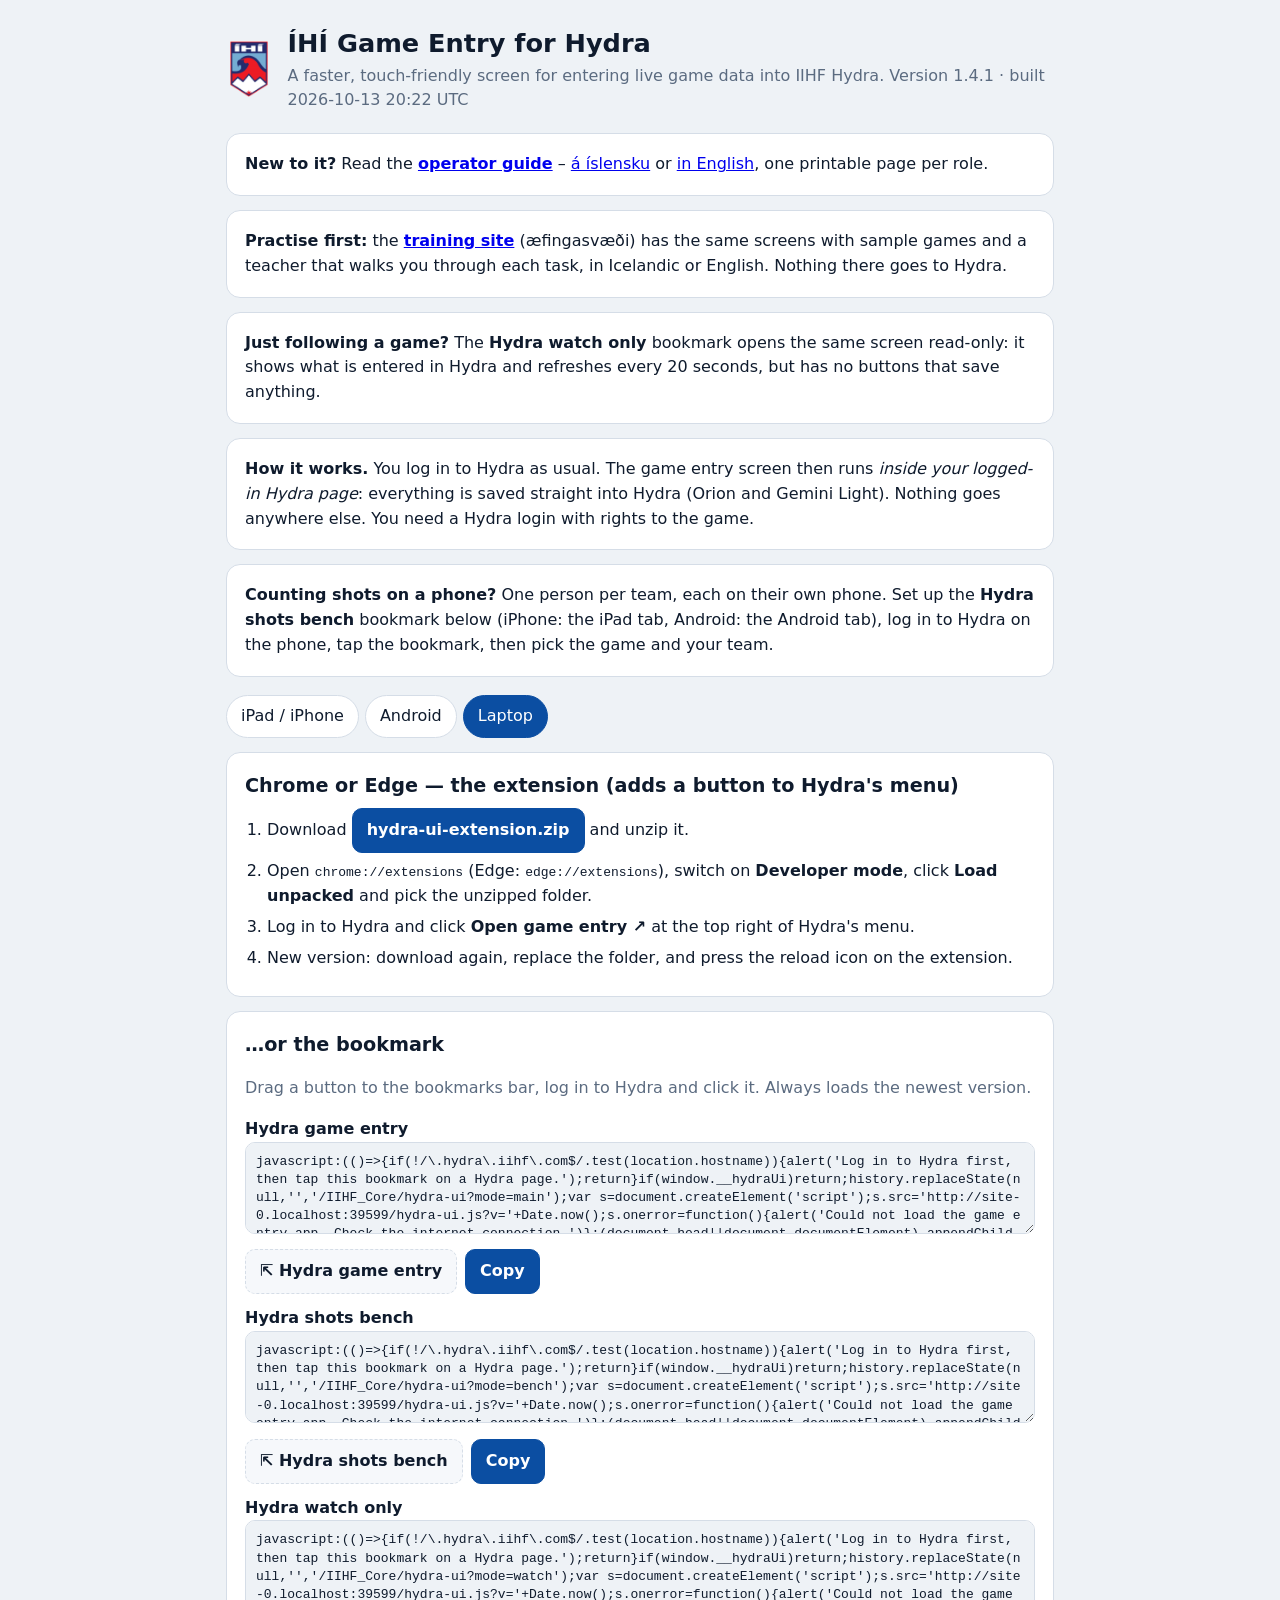
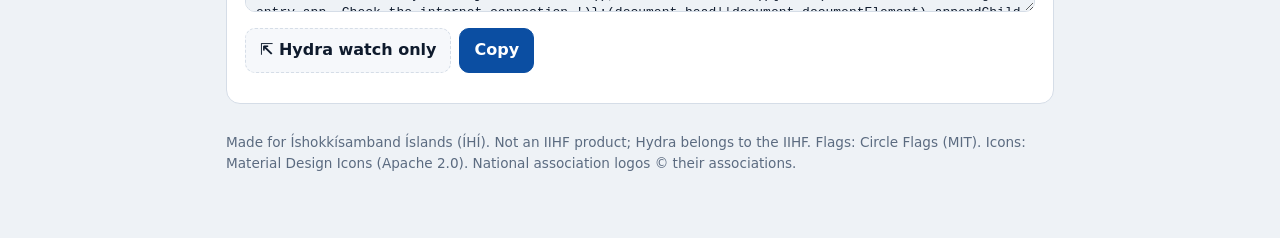
==== index.html @ b8232476 "Release 1.4.1 (2026-10-13 20:22 UTC)" ====
<!doctype html>
<html lang="en">
<head>
<meta charset="utf-8">
<meta name="viewport" content="width=device-width, initial-scale=1">
<title>ÍHÍ Game Entry</title>
<meta name="description" content="Install ÍHÍ's game entry screen for IIHF Hydra on a laptop, iPad or Android tablet.">
<link rel="icon" href="ihi.png">
<style>
  :root {
    --bg: #eef2f6; --surface: #fff; --surface-2: #f6f8fb; --border: #d5dde7; --text: #0f1b2d; --muted: #5b6b80;
    --accent: #0b4ea2; --accent-ink: #fff; --ok: #138a47; --warn: #b45309; --code: #0f1b2d; --code-bg: #eef2f6;
  }
  @media (prefers-color-scheme: dark) {
    :root:not([data-theme="light"]) {
      --bg: #0b111a; --surface: #131c28; --surface-2: #1a2533; --border: #2a3748; --text: #e8eef6; --muted: #94a3b8;
      --accent: #4c8dff; --accent-ink: #0b111a; --ok: #39c477; --warn: #f5a524; --code: #e8eef6; --code-bg: #0b111a;
    }
  }
  * { box-sizing: border-box; }
  body { margin: 0; background: var(--bg); color: var(--text); font: 16px/1.55 system-ui, -apple-system, "Segoe UI", sans-serif; }
  main { max-width: 860px; margin: 0 auto; padding: 24px 16px 64px; }
  header { display: flex; gap: 16px; align-items: center; margin-bottom: 20px; }
  header img { width: 56px; height: 56px; object-fit: contain; }
  h1 { font-size: 1.6em; margin: 0; }
  h2 { font-size: 1.2em; margin: 0 0 8px; }
  .muted { color: var(--muted); }
  .card { background: var(--surface); border: 1px solid var(--border); border-radius: 14px; padding: 18px; margin: 14px 0; }
  .tabs { display: flex; gap: 6px; flex-wrap: wrap; margin: 18px 0 4px; }
  .tabs button { font: inherit; padding: 8px 14px; border-radius: 999px; border: 1px solid var(--border); background: var(--surface); color: var(--text); cursor: pointer; }
  .tabs button[aria-selected="true"] { background: var(--accent); color: var(--accent-ink); border-color: var(--accent); }
  ol { padding-left: 22px; margin: 8px 0; }
  li { margin: 6px 0; }
  code, textarea { font: 13px/1.4 ui-monospace, SFMono-Regular, Menlo, monospace; }
  textarea { width: 100%; height: 92px; padding: 10px; border-radius: 10px; border: 1px solid var(--border); background: var(--code-bg); color: var(--code); resize: vertical; word-break: break-all; }
  .row { display: flex; gap: 8px; flex-wrap: wrap; align-items: center; margin: 8px 0; }
  .btn { display: inline-flex; align-items: center; gap: 6px; font: inherit; font-weight: 600; padding: 9px 14px; border-radius: 10px; border: 1px solid var(--border); background: var(--surface-2); color: var(--text); text-decoration: none; cursor: pointer; }
  .btn.primary { background: var(--accent); color: var(--accent-ink); border-color: var(--accent); }
  .drag { border-style: dashed; }
  .note { border-left: 4px solid var(--warn); padding: 8px 12px; background: var(--surface-2); border-radius: 8px; margin: 10px 0; }
  .ok { color: var(--ok); font-weight: 700; }
  footer { margin-top: 28px; font-size: 0.85em; }
  [hidden] { display: none !important; }
</style>
</head>
<body>
<main>
  <header>
    <img src="ihi.png" alt="ÍHÍ">
    <div>
      <h1>ÍHÍ Game Entry for Hydra</h1>
      <div class="muted">A faster, touch-friendly screen for entering live game data into IIHF Hydra. Version 1.4.1 · built 2026-10-13 20:22 UTC</div>
    </div>
  </header>

  <div class="card">
    <b>New to it?</b> Read the <a href="guide.html"><b>operator guide</b></a> – <a href="guide.html?lang=is">á íslensku</a> or <a href="guide.html?lang=en">in English</a>, one printable page per role.
  </div>

  <div class="card">
    <b>Practise first:</b> the <a href="training/"><b>training site</b></a> (æfingasvæði) has the same screens with sample games and a
    teacher that walks you through each task, in Icelandic or English. Nothing there goes to Hydra.
  </div>

  <div class="card">
    <b>Just following a game?</b> The <b>Hydra watch only</b> bookmark opens the same screen read-only: it shows what is
    entered in Hydra and refreshes every 20 seconds, but has no buttons that save anything.
  </div>

  <div class="card">
    <b>How it works.</b> You log in to Hydra as usual. The game entry screen then runs <i>inside your logged-in Hydra page</i>:
    everything is saved straight into Hydra (Orion and Gemini Light). Nothing goes anywhere else. You need a Hydra login with
    rights to the game.
  </div>

  <div class="card">
    <b>Counting shots on a phone?</b> One person per team, each on their own phone. Set up the <b>Hydra shots bench</b> bookmark below
    (iPhone: the iPad tab, Android: the Android tab), log in to Hydra on the phone, tap the bookmark, then pick the game and your team.
  </div>

  <div class="tabs" role="tablist">
    <button role="tab" aria-selected="true" data-tab="ipad">iPad / iPhone</button>
    <button role="tab" aria-selected="false" data-tab="android">Android</button>
    <button role="tab" aria-selected="false" data-tab="laptop">Laptop</button>
  </div>

  <section data-panel="ipad">
    <div class="card">
      <h2>Option 1 — Userscripts app (recommended: works like an app icon)</h2>
      <ol>
        <li>Install the free <b>Userscripts</b> app from the App Store, open it once and pick a folder for scripts.</li>
        <li>In Settings → Safari → Extensions, turn <b>Userscripts</b> on and allow it on <code>ihi.hydra.iihf.com</code> (or "All websites").</li>
        <li>In Safari, open <a href="hydra-ui.user.js">hydra-ui.user.js</a>, tap the <b>Userscripts</b> icon in the address bar and choose <b>Install</b>.</li>
        <li>Log in to Hydra, then open <code>https://ihi.hydra.iihf.com/IIHF_Core/hydra-ui</code>. Tap Share → <b>Add to Home Screen</b> for an icon.
          The shots bench is <code>…/IIHF_Core/hydra-ui?mode=bench</code>.</li>
      </ol>
    </div>
    <div class="card">
      <h2>Option 2 — a bookmark (no app needed)</h2>
      <ol>
        <li>Copy the bookmark code below (<b>Copy</b> button).</li>
        <li>In Safari, bookmark any page (Share → Add Bookmark), name it <b>Hydra game entry</b>, save it in Favourites.</li>
        <li>Edit that bookmark (Bookmarks → Edit), delete its address and paste the copied code.</li>
        <li>Log in to Hydra, then tap the bookmark. Do the same with the second code for the shots bench (on a phone you only need that one).</li>
      </ol>
      <div data-bookmarklets></div>
    </div>
  </section>

  <section data-panel="android" hidden>
    <div class="card">
      <h2>Chrome — a bookmark</h2>
      <ol>
        <li>Copy the bookmark code below.</li>
        <li>In Chrome, bookmark any page (☆), then edit the bookmark: name <b>Hydra game entry</b>, paste the code as the URL.</li>
        <li>Log in to Hydra. To start: type <b>Hydra game entry</b> in the address bar and tap the bookmark in the suggestions.</li>
      </ol>
      <div data-bookmarklets></div>
    </div>
    <div class="card">
      <h2>Firefox — Tampermonkey (opens by itself)</h2>
      <ol>
        <li>Install Firefox for Android, then the <b>Tampermonkey</b> add-on.</li>
        <li>Open <a href="hydra-ui.user.js">hydra-ui.user.js</a> and install it in Tampermonkey.</li>
        <li>Log in to Hydra and open <code>https://ihi.hydra.iihf.com/IIHF_Core/hydra-ui</code> (bench: add <code>?mode=bench</code>).</li>
      </ol>
      <div class="note">Kiwi Browser is no longer maintained (discontinued January 2025), so it gets no security fixes. Please use Chrome or Firefox instead.</div>
    </div>
  </section>

  <section data-panel="laptop" hidden>
    <div class="card">
      <h2>Chrome or Edge — the extension (adds a button to Hydra's menu)</h2>
      <ol>
        <li>Download <a class="btn primary" href="hydra-ui-extension.zip" download>hydra-ui-extension.zip</a> and unzip it.</li>
        <li>Open <code>chrome://extensions</code> (Edge: <code>edge://extensions</code>), switch on <b>Developer mode</b>, click <b>Load unpacked</b> and pick the unzipped folder.</li>
        <li>Log in to Hydra and click <b>Open game entry ↗</b> at the top right of Hydra's menu.</li>
        <li>New version: download again, replace the folder, and press the reload icon on the extension.</li>
      </ol>
    </div>
    <div class="card">
      <h2>…or the bookmark</h2>
      <p class="muted">Drag a button to the bookmarks bar, log in to Hydra and click it. Always loads the newest version.</p>
      <div data-bookmarklets data-drag></div>
    </div>
  </section>

  <footer class="muted">
    Made for Íshokkísamband Íslands (ÍHÍ). Not an IIHF product; Hydra belongs to the IIHF. Flags: Circle Flags (MIT). Icons: Material Design Icons (Apache 2.0).
    National association logos © their associations.
  </footer>
</main>
<script>
  const BASE = new URL('.', location.href).href;
  const code = (mode) =>
    "javascript:(()=>{if(!/\\.hydra\\.iihf\\.com$/.test(location.hostname)){alert('Log in to Hydra first, then tap this bookmark on a Hydra page.');return}" +
    "if(window.__hydraUi)return;history.replaceState(null,'','/IIHF_Core/hydra-ui" + (mode ? '?mode=' + mode : '') + "');" +
    "var s=document.createElement('script');s.src='" + BASE + "hydra-ui.js?v='+Date.now();" +
    "s.onerror=function(){alert('Could not load the game entry app. Check the internet connection.')};" +
    "(document.head||document.documentElement).appendChild(s)})()";
  const items = [
    ['Hydra game entry', code('main')],
    ['Hydra shots bench', code('bench')],
    ['Hydra watch only', code('watch')],
  ];
  for (const box of document.querySelectorAll('[data-bookmarklets]')) {
    for (const [name, js] of items) {
      const wrap = document.createElement('div');
      wrap.style.margin = '12px 0';
      wrap.innerHTML = '<b></b><textarea readonly></textarea><div class="row"><button class="btn primary" type="button">Copy</button><span class="ok" hidden>Copied</span></div>';
      wrap.querySelector('b').textContent = name;
      const ta = wrap.querySelector('textarea');
      ta.value = js;
      const done = wrap.querySelector('.ok');
      wrap.querySelector('button').onclick = async () => {
        try { await navigator.clipboard.writeText(js); } catch { ta.select(); document.execCommand('copy'); }
        done.hidden = false; setTimeout(() => (done.hidden = true), 2000);
      };
      if (box.hasAttribute('data-drag')) {
        const a = document.createElement('a');
        a.className = 'btn drag'; a.href = js; a.textContent = '⇱ ' + name; a.title = 'Drag me to the bookmarks bar';
        a.onclick = (e) => { e.preventDefault(); alert('Drag this button to your bookmarks bar, then use it on a Hydra page.'); };
        wrap.querySelector('.row').prepend(a);
      }
      box.appendChild(wrap);
    }
  }
  const pick = (t) => {
    for (const b of document.querySelectorAll('[role=tab]')) b.setAttribute('aria-selected', String(b.dataset.tab === t));
    for (const p of document.querySelectorAll('[data-panel]')) p.hidden = p.dataset.panel !== t;
  };
  for (const b of document.querySelectorAll('[role=tab]')) b.onclick = () => pick(b.dataset.tab);
  const ua = navigator.userAgent;
  pick(/Android/i.test(ua) ? 'android' : /iPad|iPhone|Macintosh/.test(ua) && 'ontouchend' in document ? 'ipad' : 'laptop');
</script>
</body>
</html>
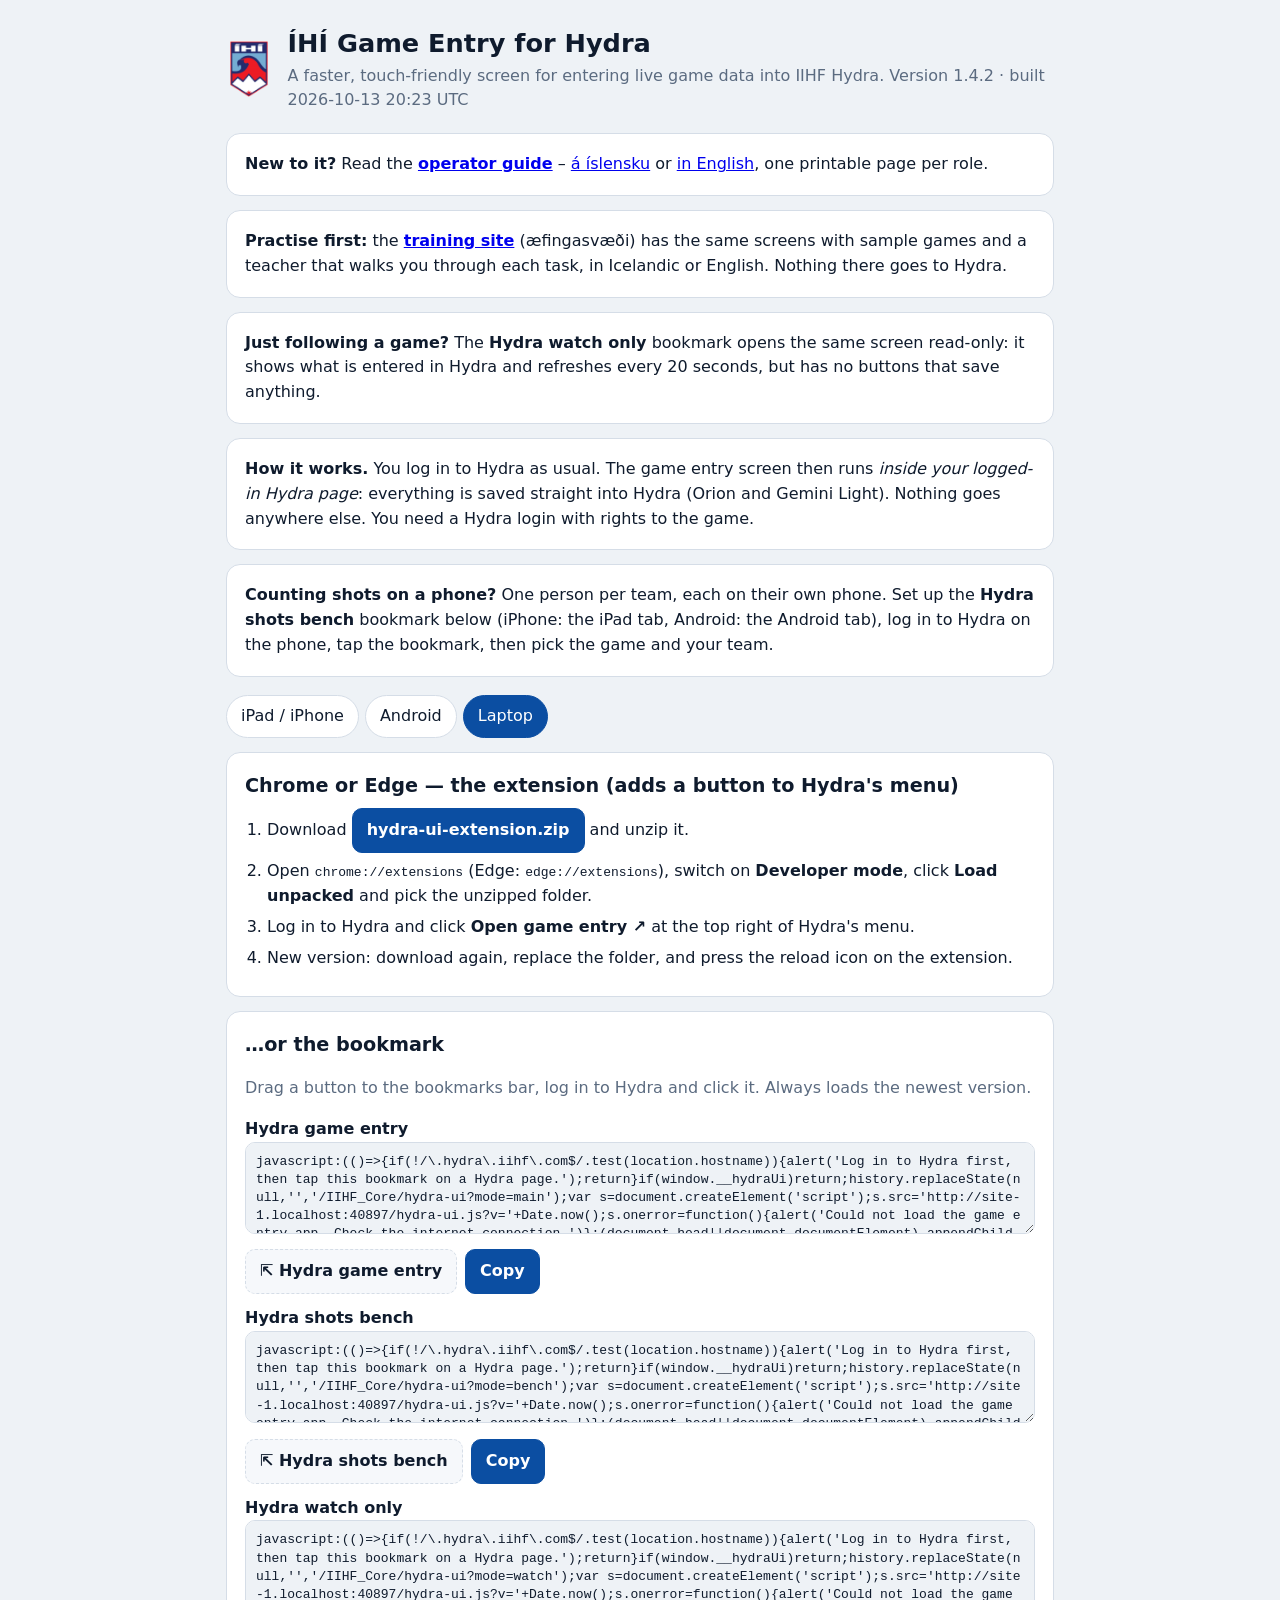
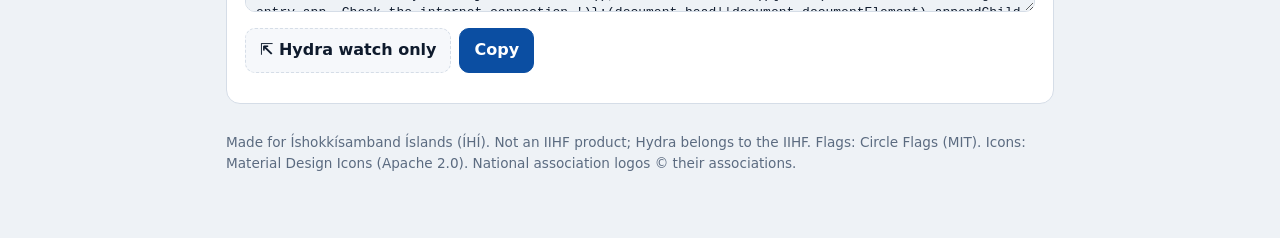
==== commit 535aa80a: "Release 1.4.2 (2026-10-13 20:23 UTC)" ====
--- a/index.html
+++ b/index.html
@@ -49,7 +49,7 @@
     <img src="ihi.png" alt="ÍHÍ">
     <div>
       <h1>ÍHÍ Game Entry for Hydra</h1>
-      <div class="muted">A faster, touch-friendly screen for entering live game data into IIHF Hydra. Version 1.4.1 · built 2026-10-13 20:22 UTC</div>
+      <div class="muted">A faster, touch-friendly screen for entering live game data into IIHF Hydra. Version 1.4.2 · built 2026-10-13 20:23 UTC</div>
     </div>
   </header>
 
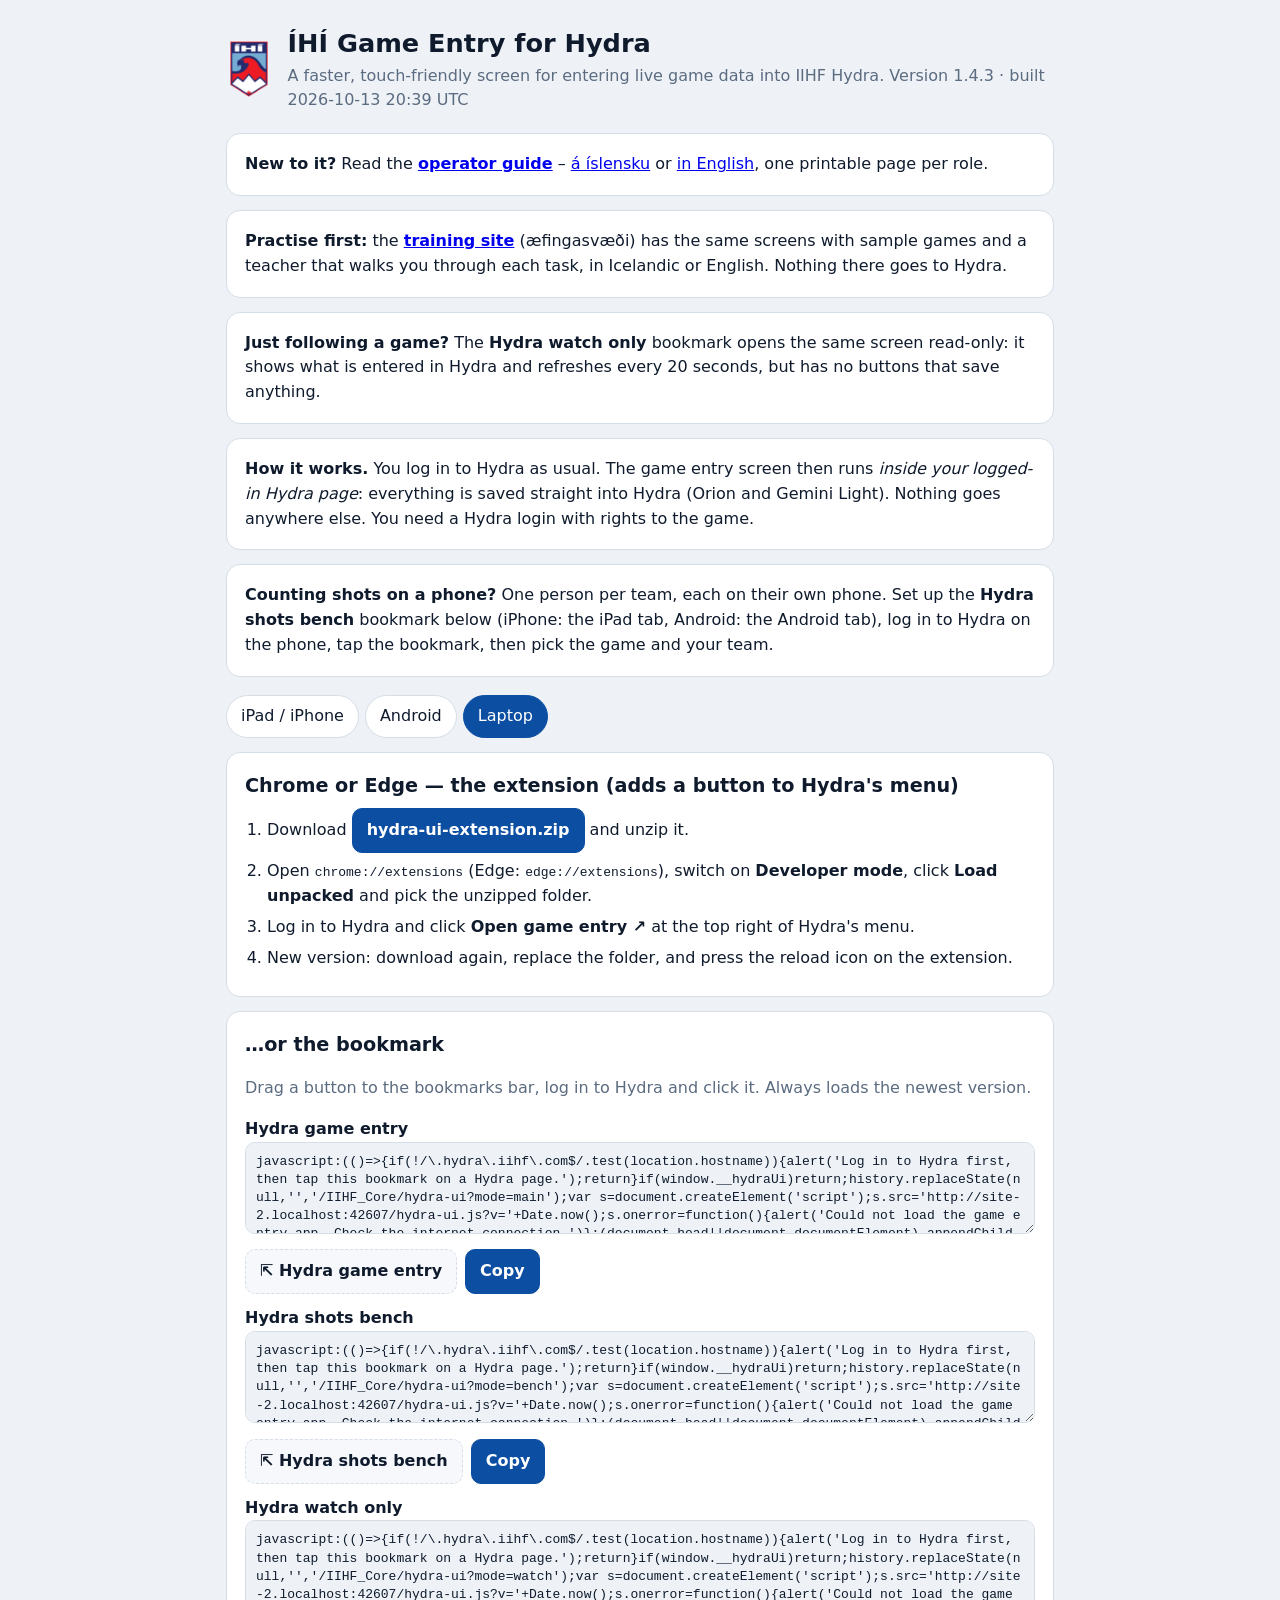
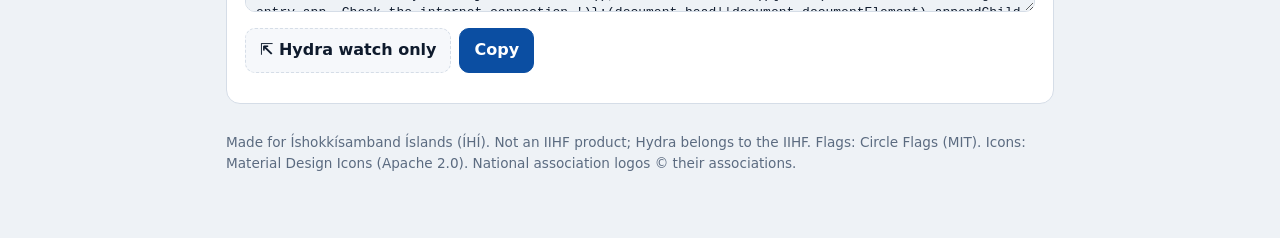
==== commit 9072a7a4: "Release 1.4.3 (2026-10-13 20:39 UTC)" ====
--- a/index.html
+++ b/index.html
@@ -49,7 +49,7 @@
     <img src="ihi.png" alt="ÍHÍ">
     <div>
       <h1>ÍHÍ Game Entry for Hydra</h1>
-      <div class="muted">A faster, touch-friendly screen for entering live game data into IIHF Hydra. Version 1.4.2 · built 2026-10-13 20:23 UTC</div>
+      <div class="muted">A faster, touch-friendly screen for entering live game data into IIHF Hydra. Version 1.4.3 · built 2026-10-13 20:39 UTC</div>
     </div>
   </header>
 
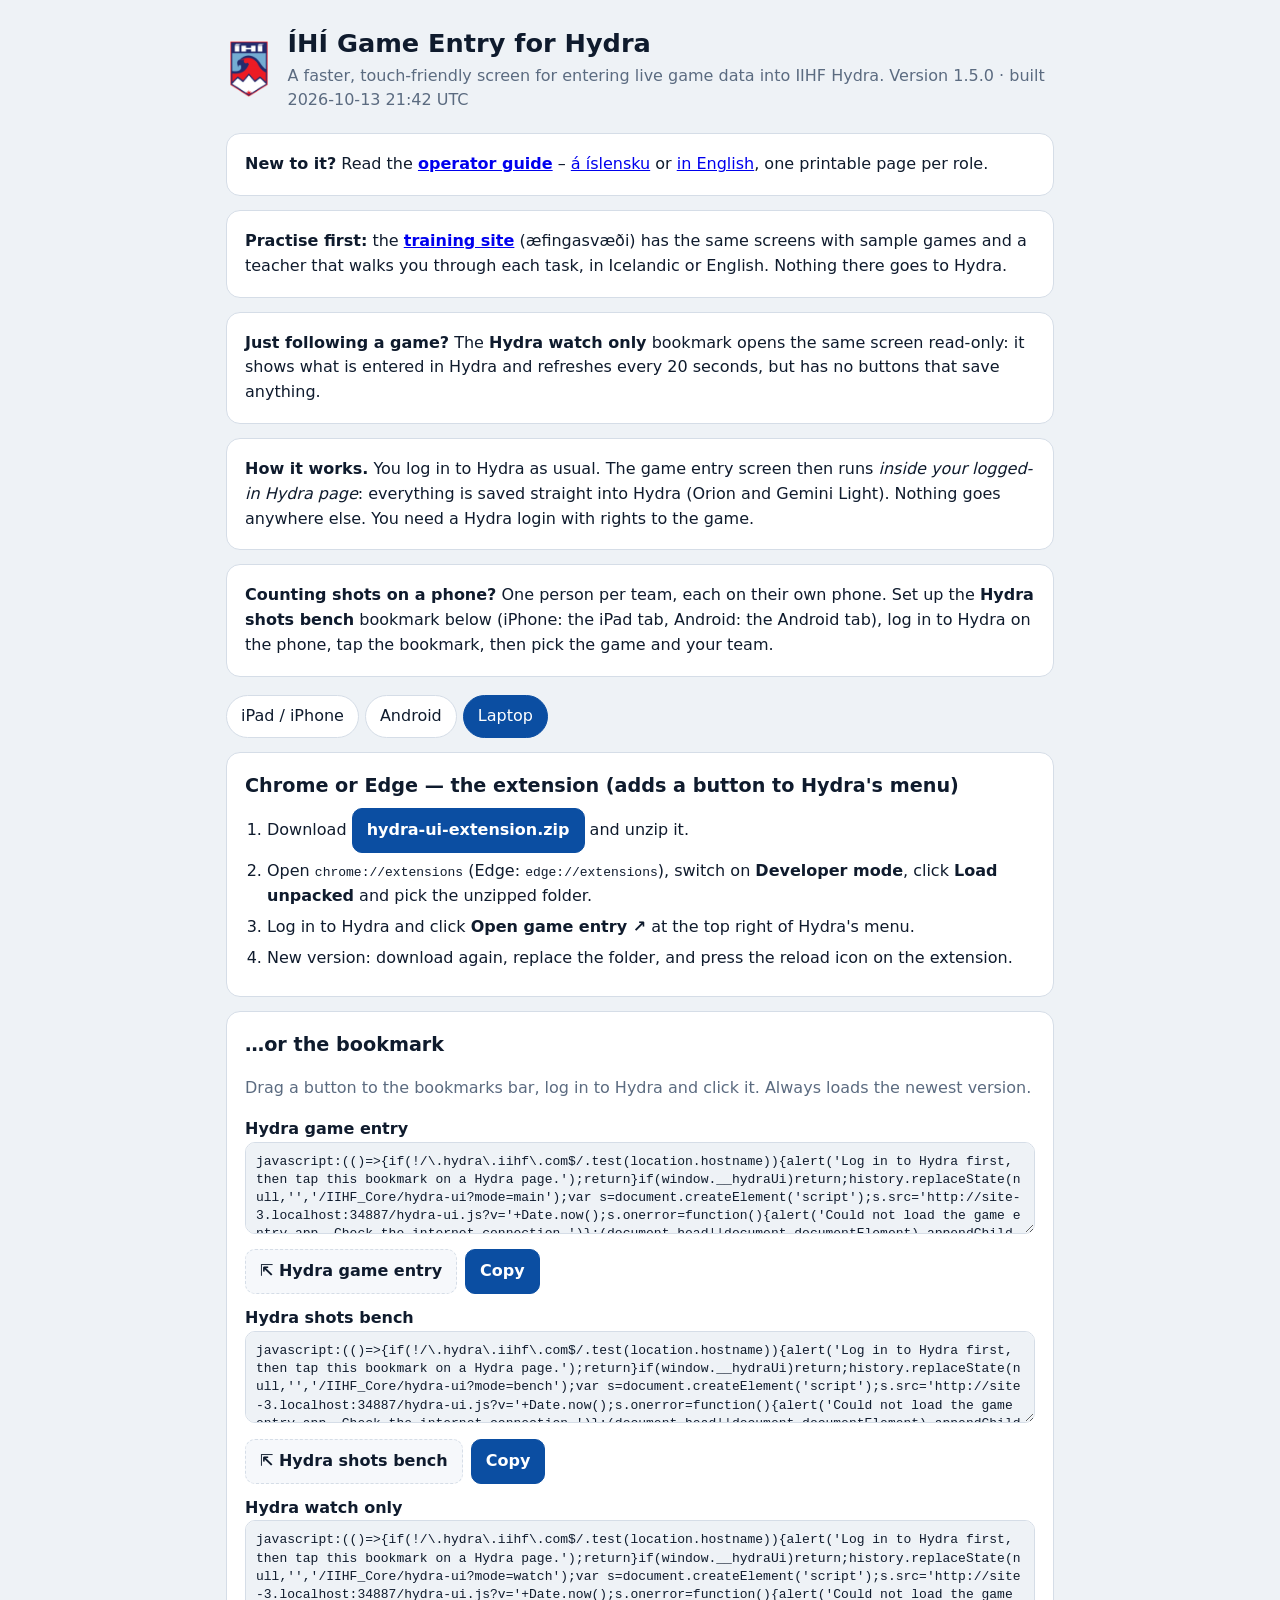
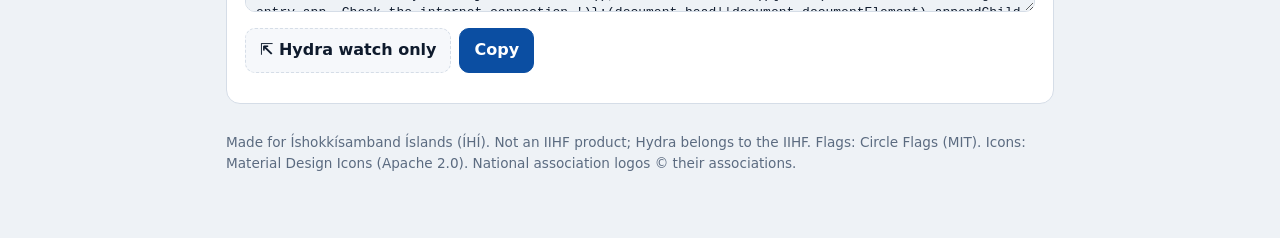
==== commit fc71f7b7: "Release 1.5.0 (2026-10-13 21:42 UTC)" ====
--- a/index.html
+++ b/index.html
@@ -49,7 +49,7 @@
     <img src="ihi.png" alt="ÍHÍ">
     <div>
       <h1>ÍHÍ Game Entry for Hydra</h1>
-      <div class="muted">A faster, touch-friendly screen for entering live game data into IIHF Hydra. Version 1.4.3 · built 2026-10-13 20:39 UTC</div>
+      <div class="muted">A faster, touch-friendly screen for entering live game data into IIHF Hydra. Version 1.5.0 · built 2026-10-13 21:42 UTC</div>
     </div>
   </header>
 
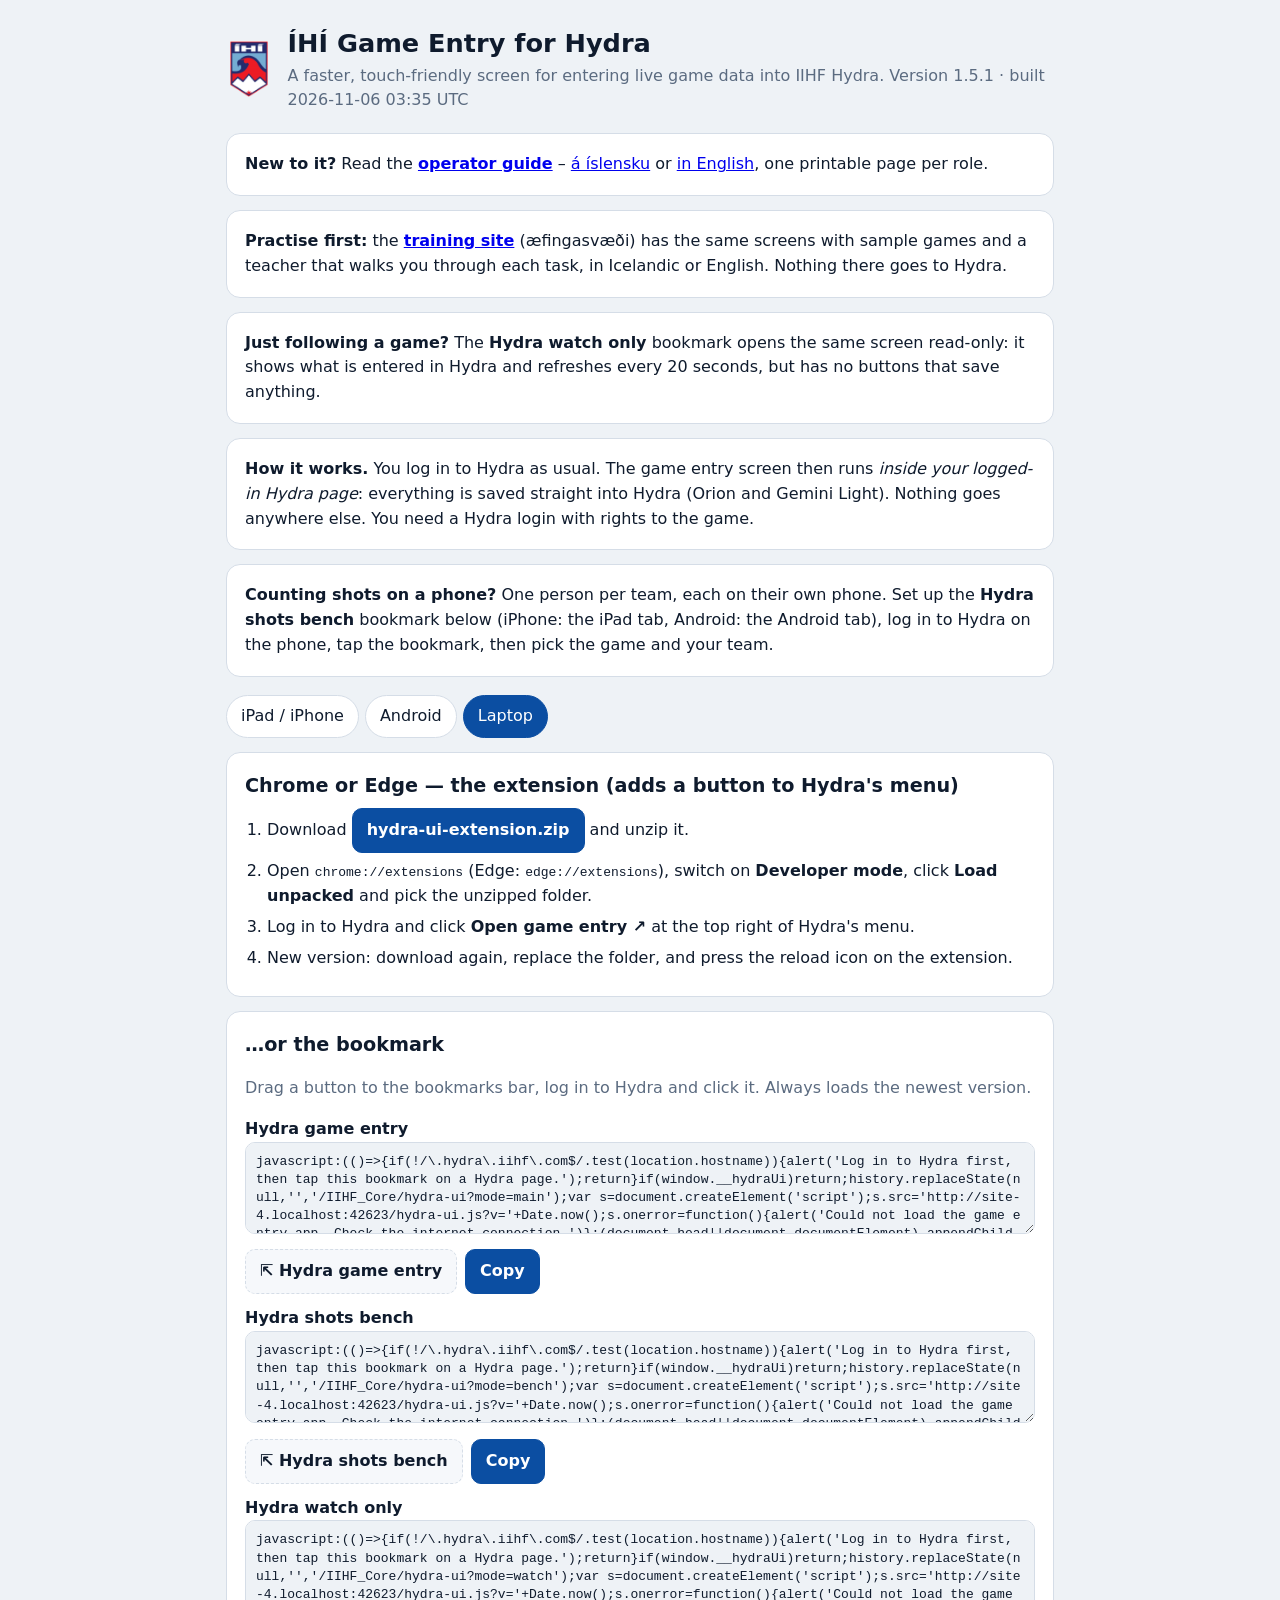
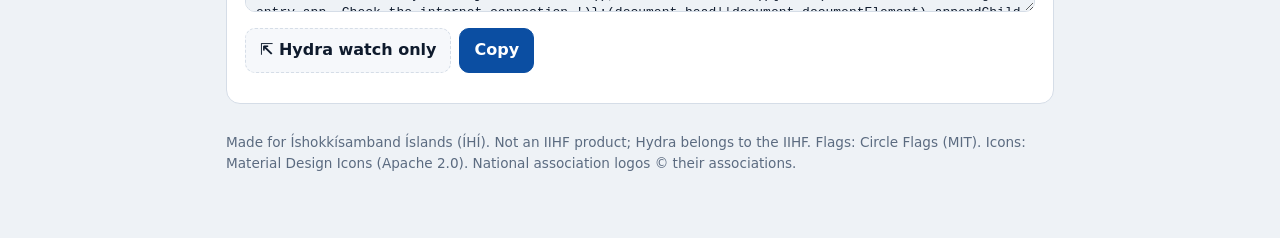
==== commit 5c523804: "Release 1.5.1 (2026-11-06 03:35 UTC)" ====
--- a/index.html
+++ b/index.html
@@ -49,7 +49,7 @@
     <img src="ihi.png" alt="ÍHÍ">
     <div>
       <h1>ÍHÍ Game Entry for Hydra</h1>
-      <div class="muted">A faster, touch-friendly screen for entering live game data into IIHF Hydra. Version 1.5.0 · built 2026-10-13 21:42 UTC</div>
+      <div class="muted">A faster, touch-friendly screen for entering live game data into IIHF Hydra. Version 1.5.1 · built 2026-11-06 03:35 UTC</div>
     </div>
   </header>
 
@@ -109,7 +109,17 @@
 
   <section data-panel="android" hidden>
     <div class="card">
-      <h2>Chrome — a bookmark</h2>
+      <h2>Option 1 — the ÍHÍ app (recommended)</h2>
+      <p><a class="btn primary" href="ihi-hydra.apk" download>Download ihi-hydra.apk</a> <span class="muted">Android 8 or newer · about 230 KB</span></p>
+      <ol>
+        <li>Open the downloaded file. Android asks to allow installing apps from your browser: allow it once, then <b>Install</b>.</li>
+        <li>Two icons appear: <b>Leikskráning</b> (the main screen) and <b>Skotatalning</b> (shot counting). Long-press Leikskráning for <b>Aðeins áhorf</b> (watch only).</li>
+        <li>Open one and log in on Hydra's own login page inside the app. The screen opens by itself and stays on while you count.</li>
+      </ol>
+      <div class="note">The app always loads the newest screens from this site – no app update needed when they change. It is not in Google Play, so Play Protect may ask you to confirm it the first time.</div>
+    </div>
+    <div class="card">
+      <h2>Option 2 — Chrome and a bookmark</h2>
       <ol>
         <li>Copy the bookmark code below.</li>
         <li>In Chrome, bookmark any page (☆), then edit the bookmark: name <b>Hydra game entry</b>, paste the code as the URL.</li>
@@ -118,7 +128,7 @@
       <div data-bookmarklets></div>
     </div>
     <div class="card">
-      <h2>Firefox — Tampermonkey (opens by itself)</h2>
+      <h2>Option 3 — Firefox and Tampermonkey (opens by itself)</h2>
       <ol>
         <li>Install Firefox for Android, then the <b>Tampermonkey</b> add-on.</li>
         <li>Open <a href="hydra-ui.user.js">hydra-ui.user.js</a> and install it in Tampermonkey.</li>
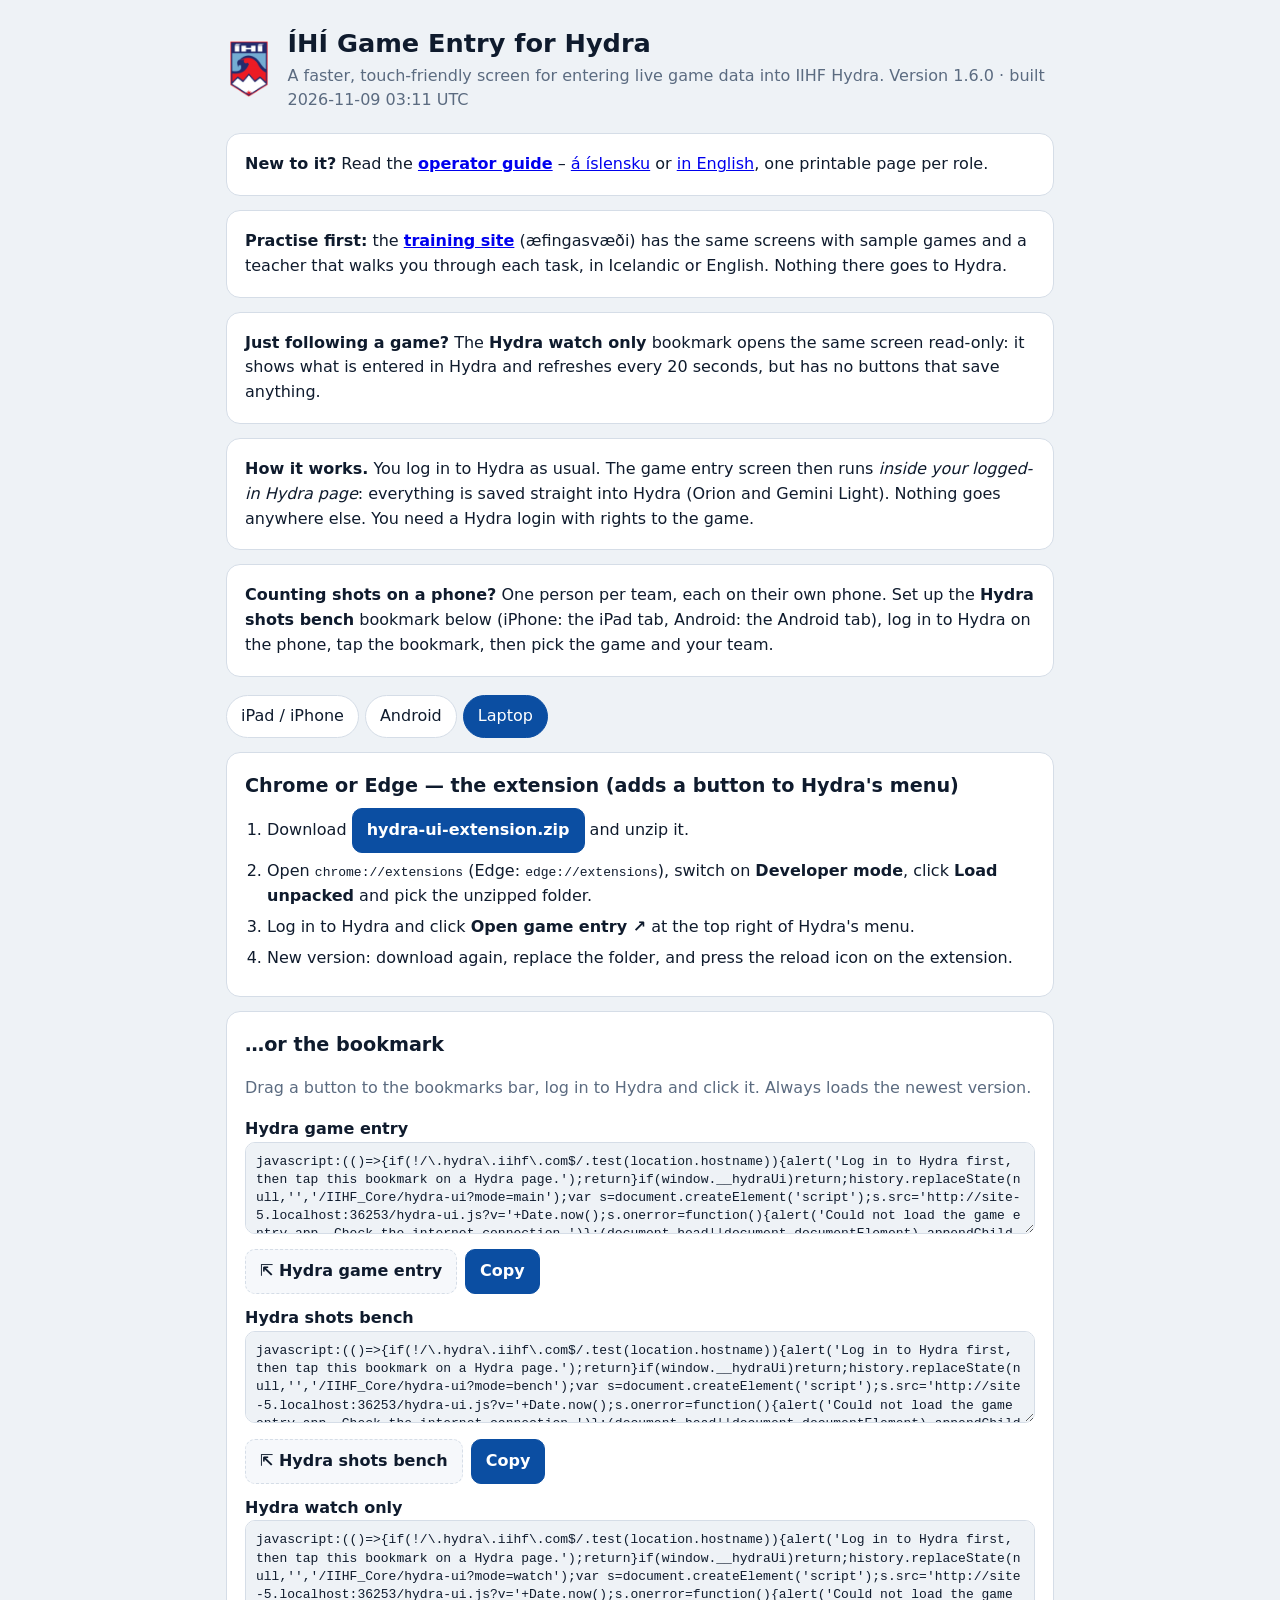
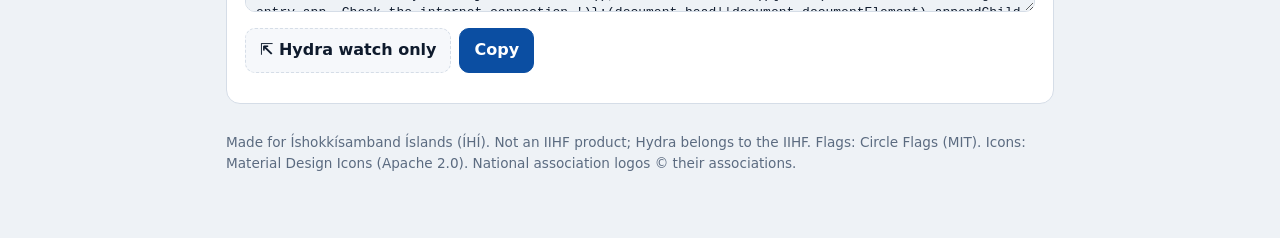
==== commit 324790e6: "Release 1.6.0 (2026-11-09 03:11 UTC): own login screen, most likely game first" ====
--- a/index.html
+++ b/index.html
@@ -49,7 +49,7 @@
     <img src="ihi.png" alt="ÍHÍ">
     <div>
       <h1>ÍHÍ Game Entry for Hydra</h1>
-      <div class="muted">A faster, touch-friendly screen for entering live game data into IIHF Hydra. Version 1.5.1 · built 2026-11-06 03:35 UTC</div>
+      <div class="muted">A faster, touch-friendly screen for entering live game data into IIHF Hydra. Version 1.6.0 · built 2026-11-09 03:11 UTC</div>
     </div>
   </header>
 
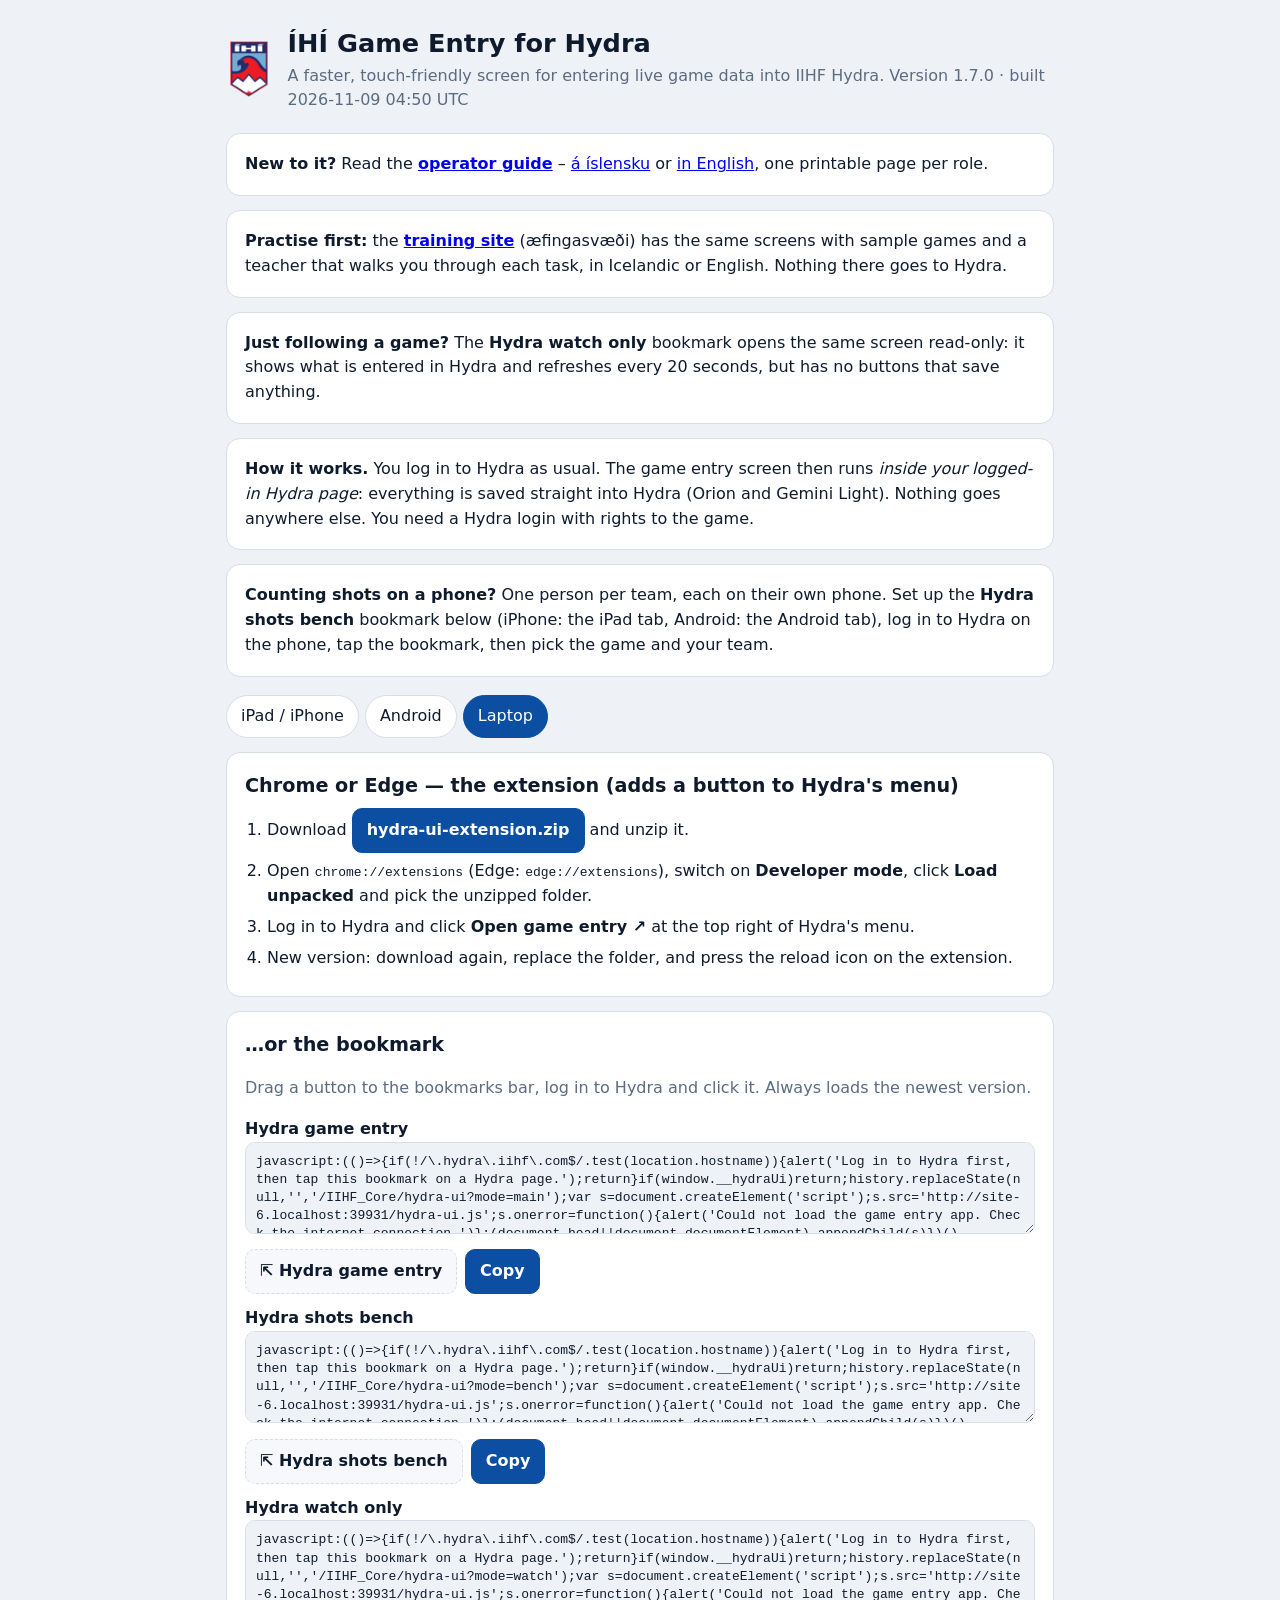
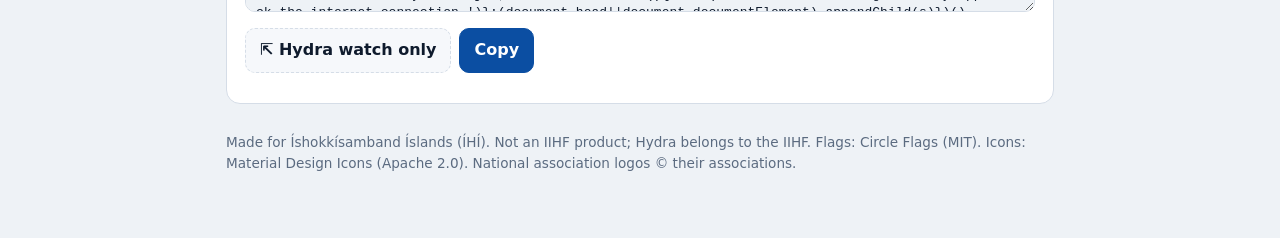
==== commit 54622894: "Release 1.7.0 (2026-11-09): line-ups, officials and team staff, reports, game check, log out, people" ====
--- a/index.html
+++ b/index.html
@@ -49,7 +49,7 @@
     <img src="ihi.png" alt="ÍHÍ">
     <div>
       <h1>ÍHÍ Game Entry for Hydra</h1>
-      <div class="muted">A faster, touch-friendly screen for entering live game data into IIHF Hydra. Version 1.6.0 · built 2026-11-09 03:11 UTC</div>
+      <div class="muted">A faster, touch-friendly screen for entering live game data into IIHF Hydra. Version 1.7.0 · built 2026-11-09 04:50 UTC</div>
     </div>
   </header>
 
@@ -165,7 +165,7 @@
   const code = (mode) =>
     "javascript:(()=>{if(!/\\.hydra\\.iihf\\.com$/.test(location.hostname)){alert('Log in to Hydra first, then tap this bookmark on a Hydra page.');return}" +
     "if(window.__hydraUi)return;history.replaceState(null,'','/IIHF_Core/hydra-ui" + (mode ? '?mode=' + mode : '') + "');" +
-    "var s=document.createElement('script');s.src='" + BASE + "hydra-ui.js?v='+Date.now();" +
+    "var s=document.createElement('script');s.src='" + BASE + "hydra-ui.js';" +
     "s.onerror=function(){alert('Could not load the game entry app. Check the internet connection.')};" +
     "(document.head||document.documentElement).appendChild(s)})()";
   const items = [
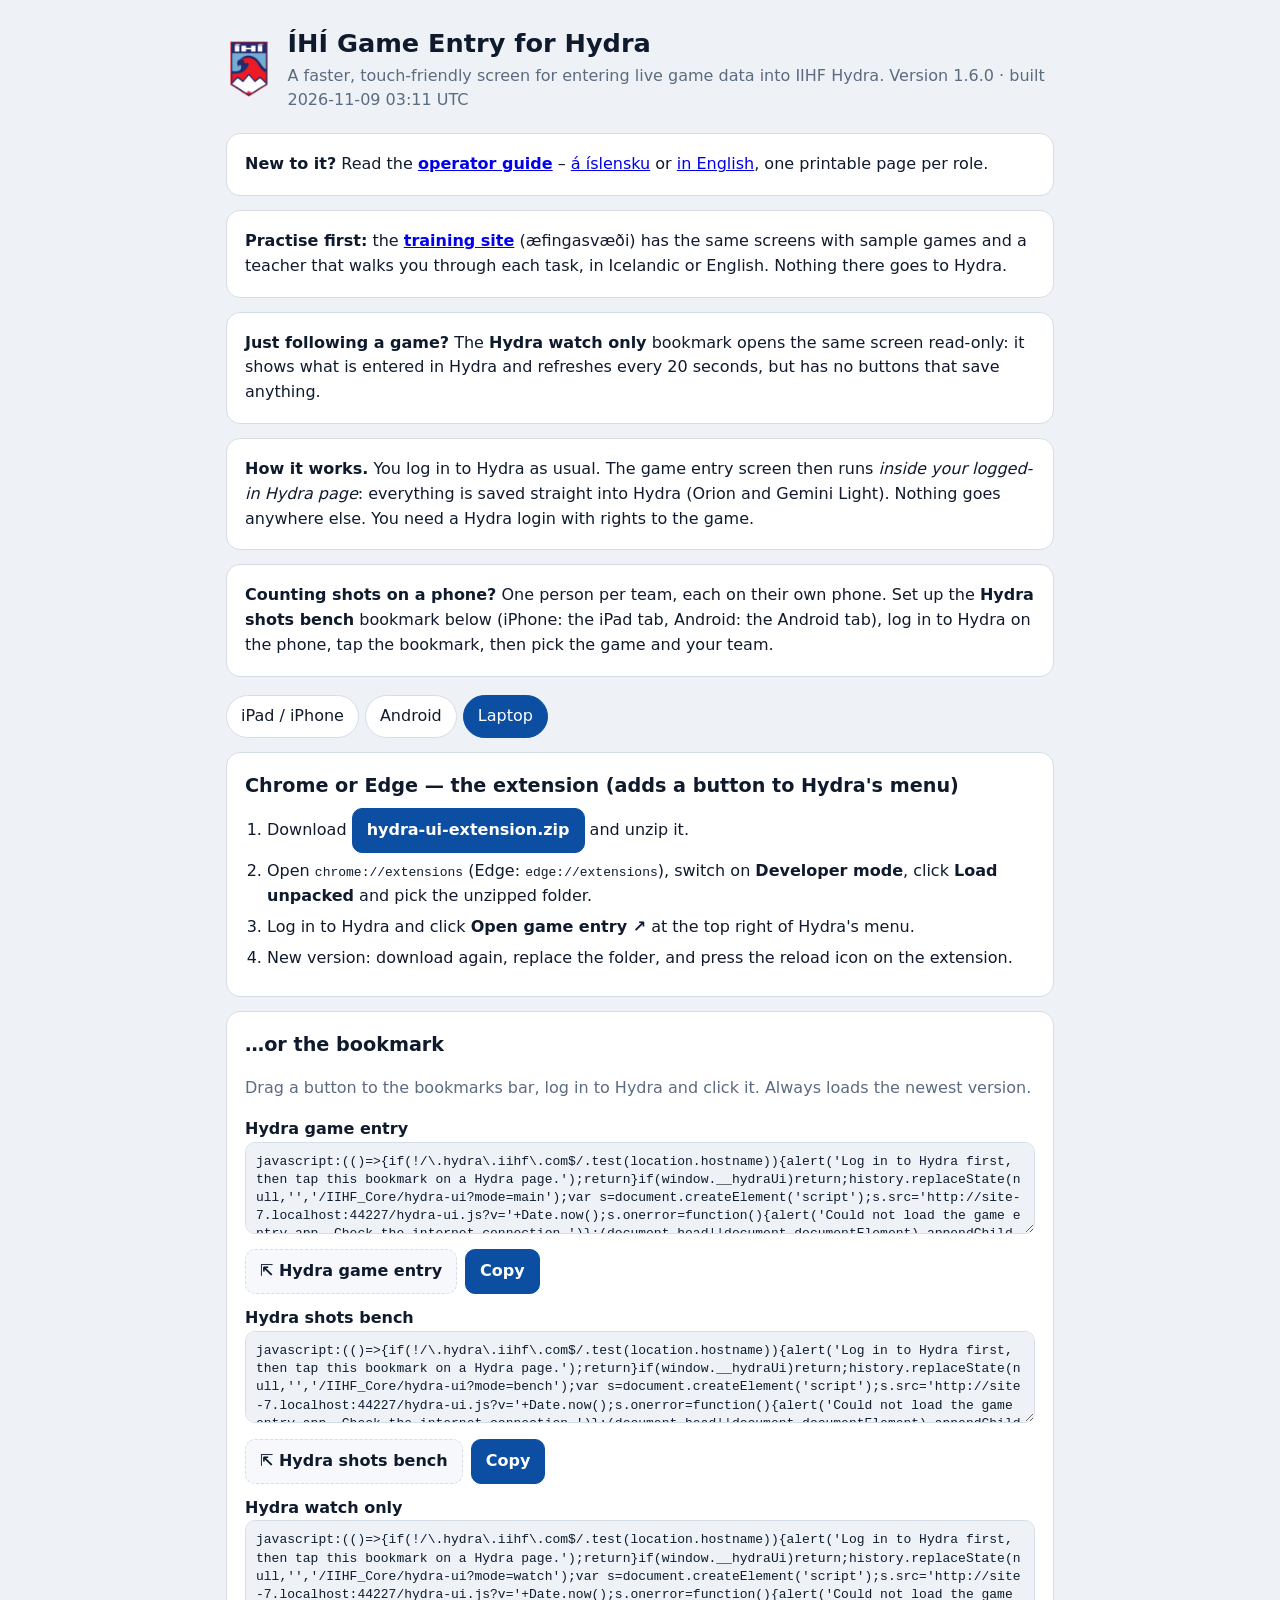
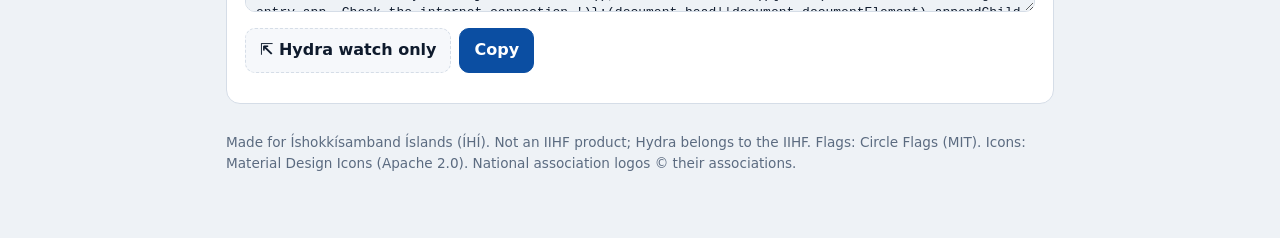
==== commit a467ad95: "Revert "Release 1.7.0 (2026-11-09): line-ups, officials and team staff, reports, game check, log out" ====
--- a/index.html
+++ b/index.html
@@ -49,7 +49,7 @@
     <img src="ihi.png" alt="ÍHÍ">
     <div>
       <h1>ÍHÍ Game Entry for Hydra</h1>
-      <div class="muted">A faster, touch-friendly screen for entering live game data into IIHF Hydra. Version 1.7.0 · built 2026-11-09 04:50 UTC</div>
+      <div class="muted">A faster, touch-friendly screen for entering live game data into IIHF Hydra. Version 1.6.0 · built 2026-11-09 03:11 UTC</div>
     </div>
   </header>
 
@@ -165,7 +165,7 @@
   const code = (mode) =>
     "javascript:(()=>{if(!/\\.hydra\\.iihf\\.com$/.test(location.hostname)){alert('Log in to Hydra first, then tap this bookmark on a Hydra page.');return}" +
     "if(window.__hydraUi)return;history.replaceState(null,'','/IIHF_Core/hydra-ui" + (mode ? '?mode=' + mode : '') + "');" +
-    "var s=document.createElement('script');s.src='" + BASE + "hydra-ui.js';" +
+    "var s=document.createElement('script');s.src='" + BASE + "hydra-ui.js?v='+Date.now();" +
     "s.onerror=function(){alert('Could not load the game entry app. Check the internet connection.')};" +
     "(document.head||document.documentElement).appendChild(s)})()";
   const items = [
